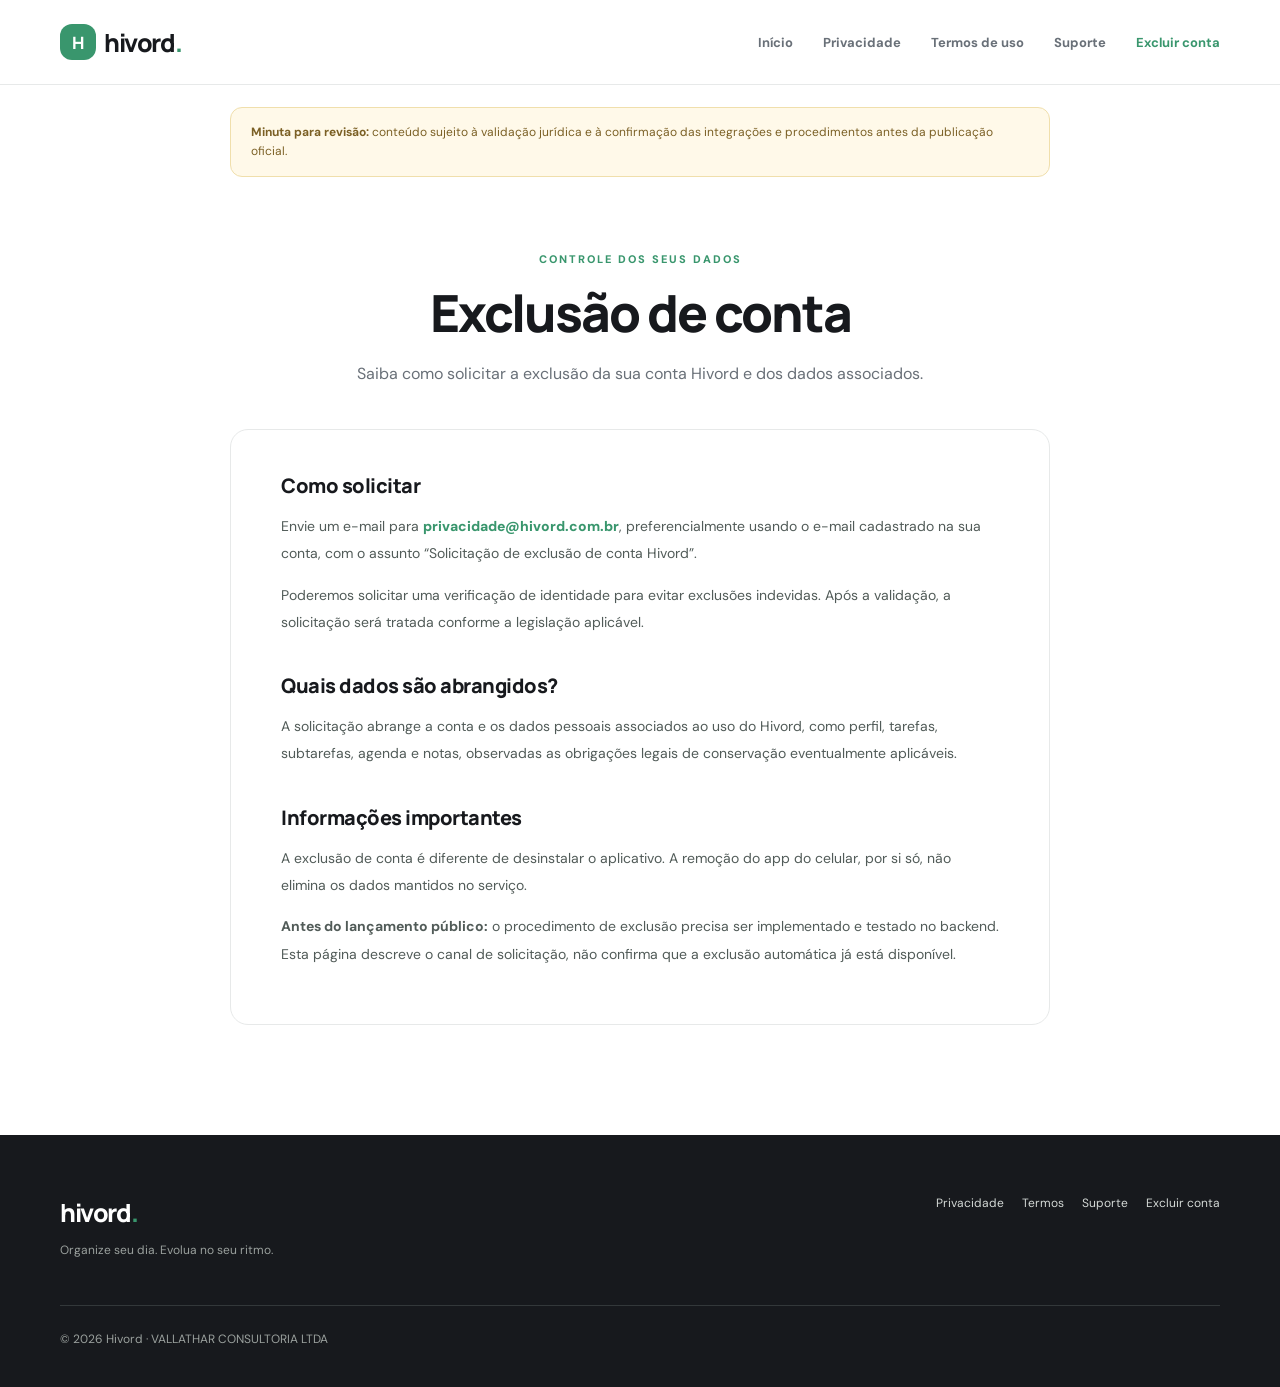
==== excluir-conta.html @ b0354f8f "Add files via upload" ====
<!doctype html><html lang="pt-BR"><head><meta charset="utf-8"><meta name="viewport" content="width=device-width,initial-scale=1"><meta name="theme-color" content="#17191d"><meta name="description" content="Hivord: organize tarefas, agenda e notas em um só lugar."><title>Excluir conta | Hivord</title><link rel="stylesheet" href="style.css"></head><body><header class="topbar"><div class="wrap header"><a class="brand" href="index.html"><span class="brand-mark">H</span> hivord<span class="brand-dot">.</span></a><button class="menu" aria-expanded="false" aria-controls="navigation" aria-label="Abrir menu" onclick="let n=document.getElementById('navigation');let open=n.classList.toggle('open');this.setAttribute('aria-expanded',open)">☰</button><nav id="navigation"><a class="" href="index.html">Início</a><a class="" href="privacidade.html">Privacidade</a><a class="" href="termos.html">Termos de uso</a><a class="" href="suporte.html">Suporte</a><a class="active" href="excluir-conta.html">Excluir conta</a></nav></div></header><main class="wrap"><div class="notice"><strong>Minuta para revisão:</strong> conteúdo sujeito à validação jurídica e à confirmação das integrações e procedimentos antes da publicação oficial.</div><section class="document-heading"><div class="eyebrow">CONTROLE DOS SEUS DADOS</div><h1>Exclusão de conta</h1><p>Saiba como solicitar a exclusão da sua conta Hivord e dos dados associados.</p></section><article class="legal"><h2>Como solicitar</h2><p>Envie um e-mail para <a href="mailto:privacidade@hivord.com.br?subject=Solicita%C3%A7%C3%A3o%20de%20exclus%C3%A3o%20de%20conta%20Hivord">privacidade@hivord.com.br</a>, preferencialmente usando o e-mail cadastrado na sua conta, com o assunto “Solicitação de exclusão de conta Hivord”.</p><p>Poderemos solicitar uma verificação de identidade para evitar exclusões indevidas. Após a validação, a solicitação será tratada conforme a legislação aplicável.</p><h2>Quais dados são abrangidos?</h2><p>A solicitação abrange a conta e os dados pessoais associados ao uso do Hivord, como perfil, tarefas, subtarefas, agenda e notas, observadas as obrigações legais de conservação eventualmente aplicáveis.</p><h2>Informações importantes</h2><p>A exclusão de conta é diferente de desinstalar o aplicativo. A remoção do app do celular, por si só, não elimina os dados mantidos no serviço.</p><p><strong>Antes do lançamento público:</strong> o procedimento de exclusão precisa ser implementado e testado no backend. Esta página descreve o canal de solicitação, não confirma que a exclusão automática já está disponível.</p></article></main><footer><div class="wrap footer"><div><a class="brand" href="index.html">hivord<span class="brand-dot">.</span></a><p>Organize seu dia. Evolua no seu ritmo.</p></div><div class="footer-links"><a href="privacidade.html">Privacidade</a><a href="termos.html">Termos</a><a href="suporte.html">Suporte</a><a href="excluir-conta.html">Excluir conta</a></div><small>© 2026 Hivord · VALLATHAR CONSULTORIA LTDA</small></div></footer></body></html>
---- style.css ----
@import url('https://fonts.googleapis.com/css2?family=DM+Sans:wght@400;500;600;700;800&family=Manrope:wght@400;500;600;700;800&display=swap');:root{--ink:#17191d;--muted:#697078;--green:#39966d;--line:#e7e9e9;--bg:#f8faf9}*{box-sizing:border-box}html{scroll-behavior:smooth}body{margin:0;color:var(--ink);background:#fff;font-family:'DM Sans',sans-serif}a{color:inherit;text-decoration:none}.wrap{width:min(1160px,calc(100% - 44px));margin:auto}.topbar{border-bottom:1px solid var(--line);background:rgba(255,255,255,.96);position:sticky;top:0;z-index:20}.header{display:flex;align-items:center;justify-content:space-between;min-height:84px}.brand{font-family:Manrope,sans-serif;font-size:25px;font-weight:800;letter-spacing:-1.5px;display:inline-flex;align-items:center;gap:8px}.brand-mark{display:inline-grid;place-items:center;background:var(--green);color:white;border-radius:12px;font-size:17px;width:36px;height:36px;letter-spacing:0}.brand-dot{color:var(--green);margin-left:-7px}.header nav{display:flex;align-items:center;gap:30px}.header nav a{font-size:13px;font-weight:700;color:#697078;transition:.2s}.header nav a:hover,.header nav a.active{color:var(--green)}.menu{display:none;border:0;background:#f1f5f3;border-radius:10px;padding:10px 13px;font-size:20px}.hero{display:grid;grid-template-columns:1.03fr .97fr;align-items:center;gap:72px;padding:112px 0 120px}.eyebrow{font-size:11px;letter-spacing:2px;color:var(--green);font-weight:800;text-transform:uppercase}.status{display:inline-block;width:8px;height:8px;background:var(--green);border-radius:100%;margin-right:8px}.hero h1{font-family:Manrope,sans-serif;font-size:clamp(42px,4.5vw,66px);letter-spacing:-3.4px;line-height:1.15;margin:25px 0}.hero h1 em{font-style:normal;color:var(--green)}.lead{font-size:17px;line-height:1.8;color:var(--muted);max-width:500px}.actions{display:flex;gap:12px;flex-wrap:wrap;margin-top:33px}.btn{display:inline-flex;align-items:center;justify-content:center;gap:24px;border-radius:12px;padding:16px 22px;font-size:13px;font-weight:800}.primary{background:var(--green);color:white}.secondary{background:#eff4f1;color:#265c46}.light{background:white;color:#1d4c38}.micro{font-size:12px;color:#8b9195;margin-top:18px}.preview{background:#fff;border:1px solid #e6ebe7;border-radius:22px;box-shadow:0 28px 85px #1b3c2b1a;overflow:hidden;transform:rotate(1deg)}.preview-top{height:47px;background:#f5f8f6;border-bottom:1px solid #e8eee9;display:flex;align-items:center;justify-content:space-between;padding:0 20px;font-size:10px;color:#9da9a0;letter-spacing:1.4px}.preview-content{padding:36px}.preview-label{font-size:10px;font-weight:800;color:var(--green);letter-spacing:1px}.preview h3{font-size:25px;letter-spacing:-.8px;margin:10px 0 25px}.stat-grid{display:grid;grid-template-columns:1fr 1fr;gap:12px;margin-bottom:22px}.stat-grid>div{background:#f5f8f6;border:1px solid #edf1ee;border-radius:14px;padding:19px;display:flex;flex-direction:column;gap:7px}.stat-grid small,.stat-grid span{color:#7d8981;font-size:11px}.stat-grid strong{font-size:30px;letter-spacing:-1px}.task{display:flex;align-items:center;gap:12px;padding:16px 0;border-bottom:1px solid #eff1ef}.task b{font-size:12px}.task small{display:block;color:#89918b;margin-top:4px;font-size:10px}.check,.empty-check{width:25px;height:25px;display:grid;place-items:center;border-radius:50%;background:#d9f0e2;color:var(--green);font-weight:800;flex-shrink:0}.empty-check{background:#f1f3f2;border:2px solid #dce2de}.time{margin-left:auto;color:#929a95;font-size:11px}.mock-caption{text-align:center;padding:11px;color:#929a95;font-size:10px;background:#f8faf8}.section{padding:75px 0 110px;border-top:1px solid var(--line)}.section-heading{text-align:center;max-width:650px;margin:0 auto 48px}.section h2,.cta h2{font-family:Manrope,sans-serif;font-size:clamp(31px,3.5vw,46px);letter-spacing:-1.8px;line-height:1.2;margin:16px 0}.section-heading p,.feature p,.cta p{color:var(--muted);line-height:1.75}.features{display:grid;grid-template-columns:repeat(4,1fr);gap:17px}.feature{padding:27px 24px;border:1px solid var(--line);border-radius:17px;background:#fff}.symbol{display:grid;place-items:center;background:#eaf5ee;color:var(--green);width:42px;height:42px;border-radius:12px;font-size:23px;font-weight:800}.feature h3{font-size:17px;margin:22px 0 9px}.feature p{font-size:13px;margin:0}.cta{background:#226447;color:white;border-radius:22px;padding:55px;display:flex;justify-content:space-between;align-items:center;gap:40px;margin:0 0 105px}.cta .eyebrow{color:#b5e3ca}.cta h2{max-width:610px}.cta p{color:#c5e2d2}footer{background:#17191d;color:#fff;padding:60px 0 40px}.footer{display:grid;grid-template-columns:1fr 1fr;gap:35px}.footer p,footer small{font-size:12px;color:#9aa09d}.footer-links{display:flex;flex-wrap:wrap;gap:18px;justify-content:flex-end;font-size:12px;color:#d4d9d6}.footer small{grid-column:1/-1;border-top:1px solid #33383a;padding-top:25px}.document-heading{text-align:center;max-width:760px;margin:75px auto 42px}.document-heading h1{font:800 clamp(34px,4vw,52px)/1.2 Manrope,sans-serif;letter-spacing:-2px;margin:16px 0}.document-heading p{color:var(--muted);line-height:1.7}.legal{max-width:820px;margin:0 auto 110px;border:1px solid var(--line);padding:42px 50px;border-radius:18px}.legal h2{font:800 20px Manrope,sans-serif;letter-spacing:-.5px;margin:36px 0 12px}.legal h2:first-child{margin-top:0}.legal p{font-size:14px;color:#515b58;line-height:1.95}.legal a,.contact-card a{color:var(--green);font-weight:800;overflow-wrap:anywhere}.notice{background:#fff9e9;border:1px solid #f0dfac;color:#7b6025;border-radius:12px;padding:15px 20px;margin:22px auto 0;max-width:820px;font-size:12px;line-height:1.6}.contact-grid{display:grid;grid-template-columns:repeat(3,1fr);gap:18px;margin:20px 0 110px}.contact-card{border:1px solid var(--line);border-radius:18px;padding:28px;min-width:0}.contact-card h2{font-size:19px;margin:23px 0 10px}.contact-card p{font-size:13px;line-height:1.7;color:var(--muted);min-height:70px}.contact-card a{font-size:13px}@media(max-width:850px){.header{min-height:70px}.menu{display:block}.header nav{display:none;position:absolute;left:0;right:0;top:70px;background:white;border-bottom:1px solid var(--line);padding:20px 24px;flex-direction:column;align-items:flex-start;gap:22px}.header nav.open{display:flex}.hero{grid-template-columns:1fr;gap:50px;padding:65px 0}.hero h1{letter-spacing:-2px}.features{grid-template-columns:repeat(2,1fr)}.contact-grid{grid-template-columns:1fr}.contact-card p{min-height:0}.cta{padding:35px;flex-direction:column;align-items:flex-start}.legal{padding:25px}.footer{grid-template-columns:1fr}.footer-links{justify-content:flex-start}}@media(max-width:520px){.wrap{width:min(100% - 32px,1160px)}.features{grid-template-columns:1fr}.preview-content{padding:22px}.hero h1{font-size:42px}.cta{margin-bottom:60px}}
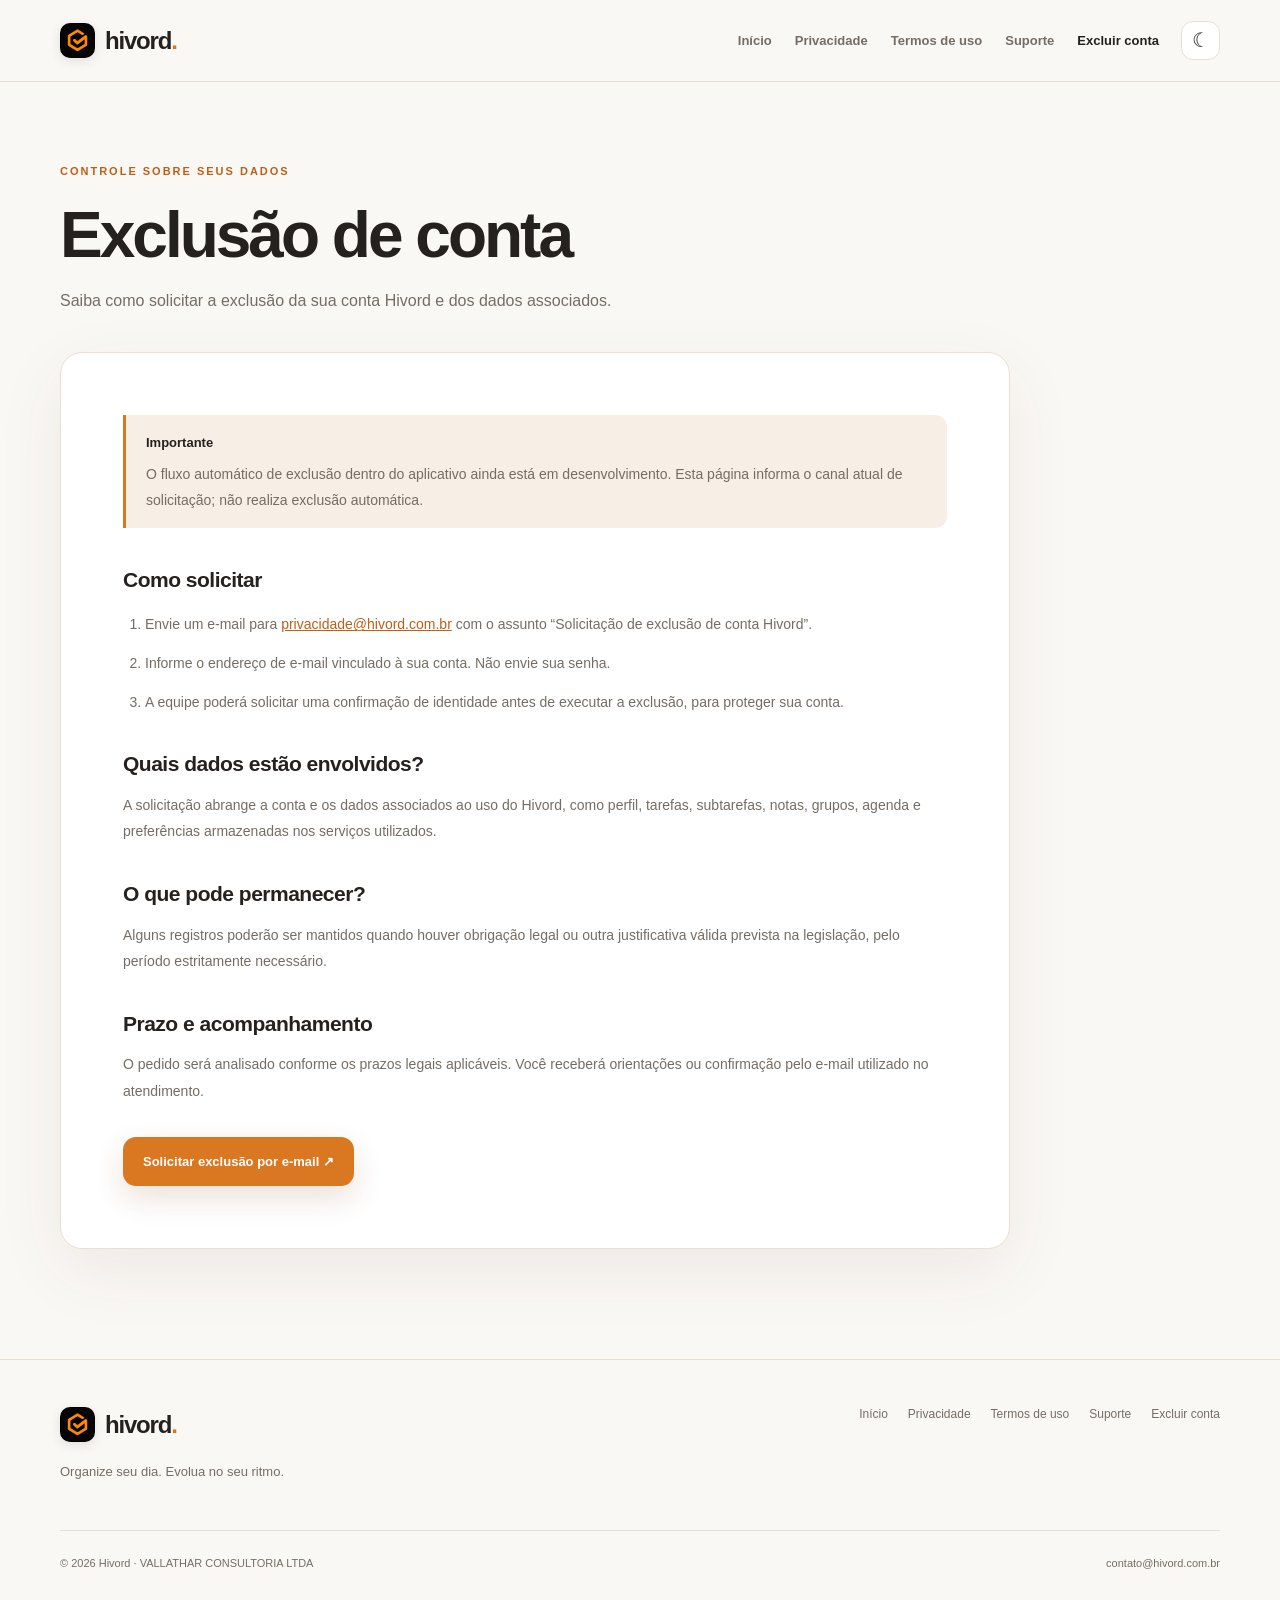
==== commit 76df1041: "Add files via upload" ====
--- a/excluir-conta.html
+++ b/excluir-conta.html
@@ -1 +1,23 @@
-<!doctype html><html lang="pt-BR"><head><meta charset="utf-8"><meta name="viewport" content="width=device-width,initial-scale=1"><meta name="theme-color" content="#17191d"><meta name="description" content="Hivord: organize tarefas, agenda e notas em um só lugar."><title>Excluir conta | Hivord</title><link rel="stylesheet" href="style.css"></head><body><header class="topbar"><div class="wrap header"><a class="brand" href="index.html"><span class="brand-mark">H</span> hivord<span class="brand-dot">.</span></a><button class="menu" aria-expanded="false" aria-controls="navigation" aria-label="Abrir menu" onclick="let n=document.getElementById('navigation');let open=n.classList.toggle('open');this.setAttribute('aria-expanded',open)">☰</button><nav id="navigation"><a class="" href="index.html">Início</a><a class="" href="privacidade.html">Privacidade</a><a class="" href="termos.html">Termos de uso</a><a class="" href="suporte.html">Suporte</a><a class="active" href="excluir-conta.html">Excluir conta</a></nav></div></header><main class="wrap"><div class="notice"><strong>Minuta para revisão:</strong> conteúdo sujeito à validação jurídica e à confirmação das integrações e procedimentos antes da publicação oficial.</div><section class="document-heading"><div class="eyebrow">CONTROLE DOS SEUS DADOS</div><h1>Exclusão de conta</h1><p>Saiba como solicitar a exclusão da sua conta Hivord e dos dados associados.</p></section><article class="legal"><h2>Como solicitar</h2><p>Envie um e-mail para <a href="mailto:privacidade@hivord.com.br?subject=Solicita%C3%A7%C3%A3o%20de%20exclus%C3%A3o%20de%20conta%20Hivord">privacidade@hivord.com.br</a>, preferencialmente usando o e-mail cadastrado na sua conta, com o assunto “Solicitação de exclusão de conta Hivord”.</p><p>Poderemos solicitar uma verificação de identidade para evitar exclusões indevidas. Após a validação, a solicitação será tratada conforme a legislação aplicável.</p><h2>Quais dados são abrangidos?</h2><p>A solicitação abrange a conta e os dados pessoais associados ao uso do Hivord, como perfil, tarefas, subtarefas, agenda e notas, observadas as obrigações legais de conservação eventualmente aplicáveis.</p><h2>Informações importantes</h2><p>A exclusão de conta é diferente de desinstalar o aplicativo. A remoção do app do celular, por si só, não elimina os dados mantidos no serviço.</p><p><strong>Antes do lançamento público:</strong> o procedimento de exclusão precisa ser implementado e testado no backend. Esta página descreve o canal de solicitação, não confirma que a exclusão automática já está disponível.</p></article></main><footer><div class="wrap footer"><div><a class="brand" href="index.html">hivord<span class="brand-dot">.</span></a><p>Organize seu dia. Evolua no seu ritmo.</p></div><div class="footer-links"><a href="privacidade.html">Privacidade</a><a href="termos.html">Termos</a><a href="suporte.html">Suporte</a><a href="excluir-conta.html">Excluir conta</a></div><small>© 2026 Hivord · VALLATHAR CONSULTORIA LTDA</small></div></footer></body></html>+<!doctype html>
+<html lang="pt-BR" data-theme="light">
+<head><meta charset="utf-8"><meta name="viewport" content="width=device-width,initial-scale=1">
+<meta name="description" content="Solicite a exclusão de sua conta e dados do Hivord."><meta name="theme-color" content="#faf8f5">
+<title>Exclusão de Conta | Hivord</title>
+<link rel="icon" href="favicon.png" type="image/png"><link rel="stylesheet" href="style.css">
+<script>try{document.documentElement.dataset.theme=localStorage.getItem('hivord-theme')||((window.matchMedia&&matchMedia('(prefers-color-scheme: dark)').matches)?'dark':'light')}catch(e){}</script>
+<script defer src="site.js"></script></head>
+<body><header class="topbar"><div class="container top-inner">
+<a href="index.html" class="brand" aria-label="Hivord, início"><img class="brand-logo" src="logo-hivord.webp" alt="" width="35" height="35"><span>hivord<span class="brand-period">.</span></span></a>
+<div class="header-right"><nav id="nav" aria-label="Navegação principal"><a href="index.html" class="">Início</a><a href="privacidade.html" class="">Privacidade</a><a href="termos.html" class="">Termos de uso</a><a href="suporte.html" class="">Suporte</a><a href="excluir-conta.html" class="active">Excluir conta</a></nav>
+<button id="theme-toggle" class="icon-button" aria-label="Ativar modo escuro" title="Alternar modo claro/escuro"><span class="theme-symbol" aria-hidden="true">☾</span></button>
+<button id="menu-toggle" class="icon-button menu-button" aria-expanded="false" aria-controls="nav" aria-label="Abrir menu">☰</button></div>
+</div></header><main><div class="container page-shell"><div class="page-heading"><span class="overline">CONTROLE SOBRE SEUS DADOS</span><h1>Exclusão de conta</h1><p>Saiba como solicitar a exclusão da sua conta Hivord e dos dados associados.</p></div>
+<div class="document deletion"><div class="document-note"><strong>Importante</strong><p>O fluxo automático de exclusão dentro do aplicativo ainda está em desenvolvimento. Esta página informa o canal atual de solicitação; não realiza exclusão automática.</p></div>
+<h2>Como solicitar</h2><ol class="steps"><li>Envie um e-mail para <a href="mailto:privacidade@hivord.com.br?subject=Solicita%C3%A7%C3%A3o%20de%20exclus%C3%A3o%20de%20conta%20Hivord">privacidade@hivord.com.br</a> com o assunto “Solicitação de exclusão de conta Hivord”.</li>
+<li>Informe o endereço de e-mail vinculado à sua conta. Não envie sua senha.</li><li>A equipe poderá solicitar uma confirmação de identidade antes de executar a exclusão, para proteger sua conta.</li></ol>
+<h2>Quais dados estão envolvidos?</h2><p>A solicitação abrange a conta e os dados associados ao uso do Hivord, como perfil, tarefas, subtarefas, notas, grupos, agenda e preferências armazenadas nos serviços utilizados.</p>
+<h2>O que pode permanecer?</h2><p>Alguns registros poderão ser mantidos quando houver obrigação legal ou outra justificativa válida prevista na legislação, pelo período estritamente necessário.</p>
+<h2>Prazo e acompanhamento</h2><p>O pedido será analisado conforme os prazos legais aplicáveis. Você receberá orientações ou confirmação pelo e-mail utilizado no atendimento.</p>
+<a class="button primary" href="mailto:privacidade@hivord.com.br?subject=Solicita%C3%A7%C3%A3o%20de%20exclus%C3%A3o%20de%20conta%20Hivord">Solicitar exclusão por e-mail ↗</a></div></div></main>
+<footer><div class="container footer-grid"><div><a href="index.html" class="brand"><img class="brand-logo" src="logo-hivord.webp" alt="" width="35" height="35"><span>hivord<span class="brand-period">.</span></span></a><p>Organize seu dia. Evolua no seu ritmo.</p></div><div class="footer-nav"><a href="index.html" class="">Início</a><a href="privacidade.html" class="">Privacidade</a><a href="termos.html" class="">Termos de uso</a><a href="suporte.html" class="">Suporte</a><a href="excluir-conta.html" class="active">Excluir conta</a></div><div class="footer-bottom"><span>© 2026 Hivord · VALLATHAR CONSULTORIA LTDA</span><span><a href="mailto:contato@hivord.com.br">contato@hivord.com.br</a></span></div></div></footer>
+</body></html>
--- a/style.css
+++ b/style.css
@@ -1 +1,17 @@
-@import url('https://fonts.googleapis.com/css2?family=DM+Sans:wght@400;500;600;700;800&family=Manrope:wght@400;500;600;700;800&display=swap');:root{--ink:#17191d;--muted:#697078;--green:#39966d;--line:#e7e9e9;--bg:#f8faf9}*{box-sizing:border-box}html{scroll-behavior:smooth}body{margin:0;color:var(--ink);background:#fff;font-family:'DM Sans',sans-serif}a{color:inherit;text-decoration:none}.wrap{width:min(1160px,calc(100% - 44px));margin:auto}.topbar{border-bottom:1px solid var(--line);background:rgba(255,255,255,.96);position:sticky;top:0;z-index:20}.header{display:flex;align-items:center;justify-content:space-between;min-height:84px}.brand{font-family:Manrope,sans-serif;font-size:25px;font-weight:800;letter-spacing:-1.5px;display:inline-flex;align-items:center;gap:8px}.brand-mark{display:inline-grid;place-items:center;background:var(--green);color:white;border-radius:12px;font-size:17px;width:36px;height:36px;letter-spacing:0}.brand-dot{color:var(--green);margin-left:-7px}.header nav{display:flex;align-items:center;gap:30px}.header nav a{font-size:13px;font-weight:700;color:#697078;transition:.2s}.header nav a:hover,.header nav a.active{color:var(--green)}.menu{display:none;border:0;background:#f1f5f3;border-radius:10px;padding:10px 13px;font-size:20px}.hero{display:grid;grid-template-columns:1.03fr .97fr;align-items:center;gap:72px;padding:112px 0 120px}.eyebrow{font-size:11px;letter-spacing:2px;color:var(--green);font-weight:800;text-transform:uppercase}.status{display:inline-block;width:8px;height:8px;background:var(--green);border-radius:100%;margin-right:8px}.hero h1{font-family:Manrope,sans-serif;font-size:clamp(42px,4.5vw,66px);letter-spacing:-3.4px;line-height:1.15;margin:25px 0}.hero h1 em{font-style:normal;color:var(--green)}.lead{font-size:17px;line-height:1.8;color:var(--muted);max-width:500px}.actions{display:flex;gap:12px;flex-wrap:wrap;margin-top:33px}.btn{display:inline-flex;align-items:center;justify-content:center;gap:24px;border-radius:12px;padding:16px 22px;font-size:13px;font-weight:800}.primary{background:var(--green);color:white}.secondary{background:#eff4f1;color:#265c46}.light{background:white;color:#1d4c38}.micro{font-size:12px;color:#8b9195;margin-top:18px}.preview{background:#fff;border:1px solid #e6ebe7;border-radius:22px;box-shadow:0 28px 85px #1b3c2b1a;overflow:hidden;transform:rotate(1deg)}.preview-top{height:47px;background:#f5f8f6;border-bottom:1px solid #e8eee9;display:flex;align-items:center;justify-content:space-between;padding:0 20px;font-size:10px;color:#9da9a0;letter-spacing:1.4px}.preview-content{padding:36px}.preview-label{font-size:10px;font-weight:800;color:var(--green);letter-spacing:1px}.preview h3{font-size:25px;letter-spacing:-.8px;margin:10px 0 25px}.stat-grid{display:grid;grid-template-columns:1fr 1fr;gap:12px;margin-bottom:22px}.stat-grid>div{background:#f5f8f6;border:1px solid #edf1ee;border-radius:14px;padding:19px;display:flex;flex-direction:column;gap:7px}.stat-grid small,.stat-grid span{color:#7d8981;font-size:11px}.stat-grid strong{font-size:30px;letter-spacing:-1px}.task{display:flex;align-items:center;gap:12px;padding:16px 0;border-bottom:1px solid #eff1ef}.task b{font-size:12px}.task small{display:block;color:#89918b;margin-top:4px;font-size:10px}.check,.empty-check{width:25px;height:25px;display:grid;place-items:center;border-radius:50%;background:#d9f0e2;color:var(--green);font-weight:800;flex-shrink:0}.empty-check{background:#f1f3f2;border:2px solid #dce2de}.time{margin-left:auto;color:#929a95;font-size:11px}.mock-caption{text-align:center;padding:11px;color:#929a95;font-size:10px;background:#f8faf8}.section{padding:75px 0 110px;border-top:1px solid var(--line)}.section-heading{text-align:center;max-width:650px;margin:0 auto 48px}.section h2,.cta h2{font-family:Manrope,sans-serif;font-size:clamp(31px,3.5vw,46px);letter-spacing:-1.8px;line-height:1.2;margin:16px 0}.section-heading p,.feature p,.cta p{color:var(--muted);line-height:1.75}.features{display:grid;grid-template-columns:repeat(4,1fr);gap:17px}.feature{padding:27px 24px;border:1px solid var(--line);border-radius:17px;background:#fff}.symbol{display:grid;place-items:center;background:#eaf5ee;color:var(--green);width:42px;height:42px;border-radius:12px;font-size:23px;font-weight:800}.feature h3{font-size:17px;margin:22px 0 9px}.feature p{font-size:13px;margin:0}.cta{background:#226447;color:white;border-radius:22px;padding:55px;display:flex;justify-content:space-between;align-items:center;gap:40px;margin:0 0 105px}.cta .eyebrow{color:#b5e3ca}.cta h2{max-width:610px}.cta p{color:#c5e2d2}footer{background:#17191d;color:#fff;padding:60px 0 40px}.footer{display:grid;grid-template-columns:1fr 1fr;gap:35px}.footer p,footer small{font-size:12px;color:#9aa09d}.footer-links{display:flex;flex-wrap:wrap;gap:18px;justify-content:flex-end;font-size:12px;color:#d4d9d6}.footer small{grid-column:1/-1;border-top:1px solid #33383a;padding-top:25px}.document-heading{text-align:center;max-width:760px;margin:75px auto 42px}.document-heading h1{font:800 clamp(34px,4vw,52px)/1.2 Manrope,sans-serif;letter-spacing:-2px;margin:16px 0}.document-heading p{color:var(--muted);line-height:1.7}.legal{max-width:820px;margin:0 auto 110px;border:1px solid var(--line);padding:42px 50px;border-radius:18px}.legal h2{font:800 20px Manrope,sans-serif;letter-spacing:-.5px;margin:36px 0 12px}.legal h2:first-child{margin-top:0}.legal p{font-size:14px;color:#515b58;line-height:1.95}.legal a,.contact-card a{color:var(--green);font-weight:800;overflow-wrap:anywhere}.notice{background:#fff9e9;border:1px solid #f0dfac;color:#7b6025;border-radius:12px;padding:15px 20px;margin:22px auto 0;max-width:820px;font-size:12px;line-height:1.6}.contact-grid{display:grid;grid-template-columns:repeat(3,1fr);gap:18px;margin:20px 0 110px}.contact-card{border:1px solid var(--line);border-radius:18px;padding:28px;min-width:0}.contact-card h2{font-size:19px;margin:23px 0 10px}.contact-card p{font-size:13px;line-height:1.7;color:var(--muted);min-height:70px}.contact-card a{font-size:13px}@media(max-width:850px){.header{min-height:70px}.menu{display:block}.header nav{display:none;position:absolute;left:0;right:0;top:70px;background:white;border-bottom:1px solid var(--line);padding:20px 24px;flex-direction:column;align-items:flex-start;gap:22px}.header nav.open{display:flex}.hero{grid-template-columns:1fr;gap:50px;padding:65px 0}.hero h1{letter-spacing:-2px}.features{grid-template-columns:repeat(2,1fr)}.contact-grid{grid-template-columns:1fr}.contact-card p{min-height:0}.cta{padding:35px;flex-direction:column;align-items:flex-start}.legal{padding:25px}.footer{grid-template-columns:1fr}.footer-links{justify-content:flex-start}}@media(max-width:520px){.wrap{width:min(100% - 32px,1160px)}.features{grid-template-columns:1fr}.preview-content{padding:22px}.hero h1{font-size:42px}.cta{margin-bottom:60px}}+
+:root{color-scheme:light;--bg:#faf8f5;--surface:#fff;--surface2:#f7eee5;--text:#25211e;--muted:#756d65;--line:#eadfd3;--navy:#25211e;--accent:#bd5f17;--accent2:#e8a166;--shadow:0 22px 70px rgba(66,39,17,.07)}
+html[data-theme=dark]{color-scheme:dark;--bg:#141311;--surface:#211f1c;--surface2:#2b251f;--text:#f6f0e9;--muted:#b5a99d;--line:#3b342c;--navy:#f6f0e9;--accent:#f5a45c;--accent2:#c36c2a;--shadow:0 25px 80px rgba(0,0,0,.28)}
+*{box-sizing:border-box}html{scroll-behavior:smooth}body{margin:0;background:var(--bg);color:var(--text);font-family:Inter,-apple-system,BlinkMacSystemFont,"Segoe UI",sans-serif;line-height:1.65;transition:background .25s,color .25s}a{color:inherit}button{font:inherit}.container{width:min(1160px,calc(100% - 48px));margin:auto}.topbar{height:82px;position:sticky;top:0;z-index:20;background:color-mix(in srgb,var(--bg) 90%,transparent);backdrop-filter:blur(20px);border-bottom:1px solid var(--line)}.top-inner{display:flex;align-items:center;justify-content:space-between;height:100%}.brand{display:inline-flex;gap:10px;align-items:center;text-decoration:none;font-size:24px;letter-spacing:-1.2px;font-weight:800}.brand-logo{width:35px;height:35px;object-fit:cover;border-radius:10px;display:block}.brand-period{color:#d97820}.header-right{display:flex;align-items:center;gap:22px}nav{display:flex;gap:23px;align-items:center}nav a{text-decoration:none;font-size:13px;font-weight:600;color:var(--muted);transition:color .2s}nav a:hover,nav a.active{color:var(--text)}.icon-button{width:39px;height:39px;display:grid;place-items:center;border:1px solid var(--line);background:var(--surface);color:var(--text);border-radius:12px;cursor:pointer;font-size:20px;transition:transform .2s}.icon-button:hover{transform:translateY(-2px)}.menu-button{display:none}
+.hero{display:grid;grid-template-columns:1.08fr .92fr;gap:55px;align-items:center;min-height:680px;padding:76px 0 80px}.eyebrow,.overline{font-size:11px;letter-spacing:2px;font-weight:800;color:var(--accent);text-transform:uppercase}.eyebrow{display:inline-flex;align-items:center;gap:10px}.dot,.tiny-dot{width:7px;height:7px;background:#e58b3c;display:inline-block;border-radius:50%;box-shadow:0 0 0 5px rgba(217,120,32,.13)}h1,h2,h3,p{margin-top:0}.hero h1{font-size:clamp(56px,6.5vw,94px);line-height:1.06;letter-spacing:-5px;margin:27px 0 24px;font-weight:780}.gradient-text{background:linear-gradient(115deg,#a94f0f,#ed9a48);-webkit-background-clip:text;background-clip:text;color:transparent}html[data-theme=dark] .gradient-text{background:linear-gradient(115deg,#ffe6ca,#e78939);-webkit-background-clip:text;background-clip:text}.lead{font-size:18px;line-height:1.85;color:var(--muted);max-width:510px}.hero-actions{display:flex;gap:12px;flex-wrap:wrap;margin-top:33px}.button{display:inline-flex;gap:22px;align-items:center;justify-content:center;padding:14px 20px;border-radius:13px;text-decoration:none;font-size:13px;font-weight:750;transition:transform .2s,box-shadow .2s}.button:hover{transform:translateY(-2px)}.button.primary{background:#d97820;color:#fff;box-shadow:0 12px 30px rgba(130,67,16,.16)}.button.ghost{border:1px solid var(--line);background:var(--surface)}.release-note{margin-top:28px;display:flex;align-items:center;gap:12px;font-size:12px;color:var(--muted)}.tiny-dot{box-shadow:none;width:6px;height:6px}
+.hero-visual{min-height:540px;position:relative;display:flex;align-items:center;justify-content:center}.halo{position:absolute;inset:5% 0;background:radial-gradient(circle at 50% 50%,rgba(225,124,37,.19),transparent 62%)}.phone{position:relative;z-index:1;width:280px;height:552px;background:#181512;border:8px solid #3b3026;border-radius:43px;padding:7px;box-shadow:0 40px 95px rgba(31,19,9,.32),inset 0 0 0 2px #6d5340;transform:rotate(4deg)}.phone-notch{position:absolute;width:95px;height:20px;background:#181512;top:9px;left:calc(50% - 47px);z-index:2;border-radius:0 0 15px 15px}.phone-ui{height:100%;border-radius:29px;background:#faf8f5;color:#30271f;padding:18px 17px 13px;overflow:hidden}.phone-top{font-size:10px;font-weight:700;display:flex;justify-content:space-between}.phone-greeting{margin-top:29px;font-size:10px;letter-spacing:1.5px;font-weight:800;color:#b97639}.phone-greeting span{color:#d89d67}.phone-title{font-size:25px;line-height:1.15;font-weight:800;letter-spacing:-1px;margin-top:7px}.phone-caption{font-size:11px;color:#81766d;margin-top:21px}.progress-card{background:white;border:1px solid #f2e8df;border-radius:14px;padding:14px;margin-top:8px}.progress-head{display:flex;justify-content:space-between;font-size:10px;color:#64738b}.progress-head b{font-size:15px;color:#bd5f17}.progress-track{height:7px;background:#f2e8df;border-radius:9px;margin:12px 0}.progress-track i{display:block;width:75%;height:100%;background:#d97820;border-radius:9px}.progress-card small{font-size:9px;color:#8d8175}.phone-section{display:flex;justify-content:space-between;margin-top:24px;font-size:10px;font-weight:800;letter-spacing:1px}.phone-section span{color:#b97639;letter-spacing:0}.phone-task{display:flex;gap:8px;align-items:center;margin-top:10px;padding:10px 8px;background:white;border-radius:11px;border:1px solid #e9eef7}.phone-task .done,.phone-task .pending{display:grid;place-items:center;width:19px;height:19px;border-radius:50%;background:#d97820;color:white;font-size:10px;flex:none}.phone-task .pending{background:#f4ebe2;border:1px solid #e8d9c9}.phone-task div{flex:1;line-height:1.25}.phone-task b{font-size:10px;display:block}.phone-task small{font-size:8px;color:#8c97aa}.phone-task>span:last-child{font-size:9px;color:#97887a}.phone-bottom{display:flex;justify-content:space-around;font-size:18px;margin-top:17px;color:#d97820}.phone-bottom span{color:#b6a69a}.visual-note{position:absolute;right:2px;bottom:7px;font-size:11px;color:var(--muted)}
+.section{padding:75px 0 105px}.section-intro{max-width:610px}.section-intro h2,.bottom-links h2{font-size:clamp(35px,4vw,54px);line-height:1.15;letter-spacing:-2px;margin:17px 0}.section-intro p,.bottom-links p{color:var(--muted);font-size:16px}.features{display:grid;grid-template-columns:repeat(4,1fr);gap:16px;margin-top:38px}.feature{min-height:275px;background:var(--surface);border:1px solid var(--line);border-radius:19px;padding:26px;display:flex;flex-direction:column;box-shadow:var(--shadow);transition:transform .2s}.feature:hover{transform:translateY(-5px)}.feature-icon{display:grid;place-items:center;width:46px;height:46px;border-radius:13px;background:var(--surface2);font-size:25px;color:var(--accent)}.feature h3{font-size:20px;margin:24px 0 8px}.feature p{font-size:13px;color:var(--muted);line-height:1.75}.feature-index{margin-top:auto;font-size:10px;letter-spacing:1px;color:var(--muted)}
+.statement{position:relative;overflow:hidden;border-radius:28px;background:#24201c;color:#fff6ed;padding:65px 62px;display:flex;justify-content:space-between;gap:32px;align-items:end}.statement-light{position:absolute;right:-120px;top:-210px;width:520px;height:520px;border-radius:50%;background:radial-gradient(circle,rgba(239,136,49,.22),transparent 70%);pointer-events:none}.statement .overline{color:#f4a45f}.statement h2{font-size:clamp(32px,4vw,51px);line-height:1.15;letter-spacing:-2px;margin:17px 0}.statement h2 em{font-style:normal;color:#f4a45f}.statement p{color:#ddcbb9;margin:0}.button.light{background:#fff4e8;color:#35251b;flex:none}.bottom-links{padding:95px 0;display:grid;grid-template-columns:1fr 1fr;gap:80px}.bottom-links>div:last-child{display:grid;gap:0}.bottom-links a{padding:15px 0;display:flex;justify-content:space-between;border-bottom:1px solid var(--line);text-decoration:none;font-weight:650;font-size:14px}
+footer{border-top:1px solid var(--line);padding:45px 0}.footer-grid{display:grid;grid-template-columns:1fr 1fr;gap:35px}.footer-grid p{color:var(--muted);font-size:13px;margin-top:10px}.footer-nav{display:flex;gap:13px 20px;justify-content:flex-end;flex-wrap:wrap;align-content:start}.footer-nav a{font-size:12px;text-decoration:none;color:var(--muted)}.footer-bottom{grid-column:1/-1;border-top:1px solid var(--line);padding-top:23px;display:flex;justify-content:space-between;gap:20px;font-size:11px;color:var(--muted)}.footer-bottom a{text-decoration:none}
+.page-shell{padding:75px 0 110px;min-height:65vh}.page-heading{max-width:790px;margin-bottom:38px}.page-heading h1{font-size:clamp(44px,5vw,70px);letter-spacing:-3px;line-height:1.1;margin:17px 0}.page-heading p{color:var(--muted);font-size:16px}.document{background:var(--surface);border:1px solid var(--line);border-radius:22px;padding:clamp(24px,5vw,62px);box-shadow:var(--shadow);max-width:950px}.document-note{border-left:3px solid #d97820;padding:14px 20px;background:var(--surface2);border-radius:0 12px 12px 0;margin-bottom:35px}.document-note strong{font-size:13px}.document-note p{font-size:13px;color:var(--muted);margin:5px 0 0}.legal-copy h2,.document.deletion h2{font-size:21px;letter-spacing:-.5px;margin:32px 0 10px}.legal-copy p,.document.deletion p,.steps{font-size:14px;line-height:1.9;color:var(--muted)}.legal-copy a,.document.deletion a:not(.button){color:var(--accent);overflow-wrap:anywhere}.legal-copy p:first-child{font-weight:650}.contact-grid{display:grid;grid-template-columns:repeat(3,1fr);gap:17px}.contact-card{background:var(--surface);border:1px solid var(--line);border-radius:20px;padding:28px;min-height:280px;display:flex;flex-direction:column}.contact-icon{display:grid;place-items:center;background:var(--surface2);color:var(--accent);width:49px;height:49px;border-radius:14px;font-size:25px}.contact-card h2{font-size:20px;letter-spacing:-.5px;margin:22px 0 8px}.contact-card p{color:var(--muted);font-size:13px}.contact-card a{color:var(--accent);font-size:13px;font-weight:700;margin-top:auto;overflow-wrap:anywhere;text-decoration:none}.help-panel{border:1px solid var(--line);background:var(--surface2);padding:28px;border-radius:20px;margin-top:22px}.help-panel h2{font-size:19px}.help-panel p{font-size:14px;color:var(--muted);margin-bottom:0}.steps{padding-left:22px}.steps li{margin:12px 0}.deletion .button{margin-top:18px}
+@media(max-width:1000px){nav{gap:13px}.hero{gap:15px}.features{grid-template-columns:repeat(2,1fr)}.contact-grid{grid-template-columns:1fr}.contact-card{min-height:220px}.visual-note{right:0}}
+@media(max-width:760px){.container{width:min(100% - 36px,1160px)}.topbar{height:70px}.brand{font-size:22px}.header-right{gap:9px}.menu-button{display:grid}nav{display:none;position:absolute;top:69px;left:0;right:0;background:var(--surface);padding:18px;box-shadow:var(--shadow);border-bottom:1px solid var(--line);flex-direction:column;align-items:stretch;gap:0}nav.open{display:flex}nav a{padding:12px;font-size:14px}.hero{grid-template-columns:1fr;gap:12px;padding:60px 0 55px}.hero h1{font-size:clamp(52px,12vw,74px);letter-spacing:-3.5px}.lead{font-size:16px}.hero-visual{min-height:555px}.phone{transform:rotate(2deg)}.visual-note{right:10px}.section{padding:40px 0 75px}.features{grid-template-columns:1fr 1fr}.feature{min-height:255px}.statement{padding:40px 28px;display:block}.statement .button{margin-top:25px}.bottom-links{grid-template-columns:1fr;gap:20px;padding:65px 0}.footer-grid{grid-template-columns:1fr}.footer-nav{justify-content:flex-start}.footer-bottom{flex-direction:column;gap:8px}.page-shell{padding:54px 0 80px}.page-heading h1{letter-spacing:-2px}}
+@media(max-width:480px){.features{grid-template-columns:1fr}.feature{min-height:205px}.hero-actions{flex-direction:column;align-items:stretch}.hero-actions .button{justify-content:space-between}.phone{transform:none}.statement h2{letter-spacing:-1.2px}.document{padding:23px}.page-heading h1{font-size:43px}}
+@media(prefers-reduced-motion:reduce){html{scroll-behavior:auto}*,*:before,*:after{transition:none!important}}
+
+/* Ajustes da identidade oficial Hivord */
+.brand-period{color:#d97820}.button.primary{background:#d97820;color:#fff}.phone{border-color:#3b3026}.phone-ui{background:#faf8f5}.phone-task{border-color:#efe4d8}.phone-bottom{color:#d97820}.statement{background:#24201c}.statement .overline,.statement h2 em{color:#f4a45f}.statement .button.light{background:#fff2e2;color:#3a2719}.feature-icon{font-weight:700}.brand-logo{box-shadow:0 3px 12px rgba(0,0,0,.1)}
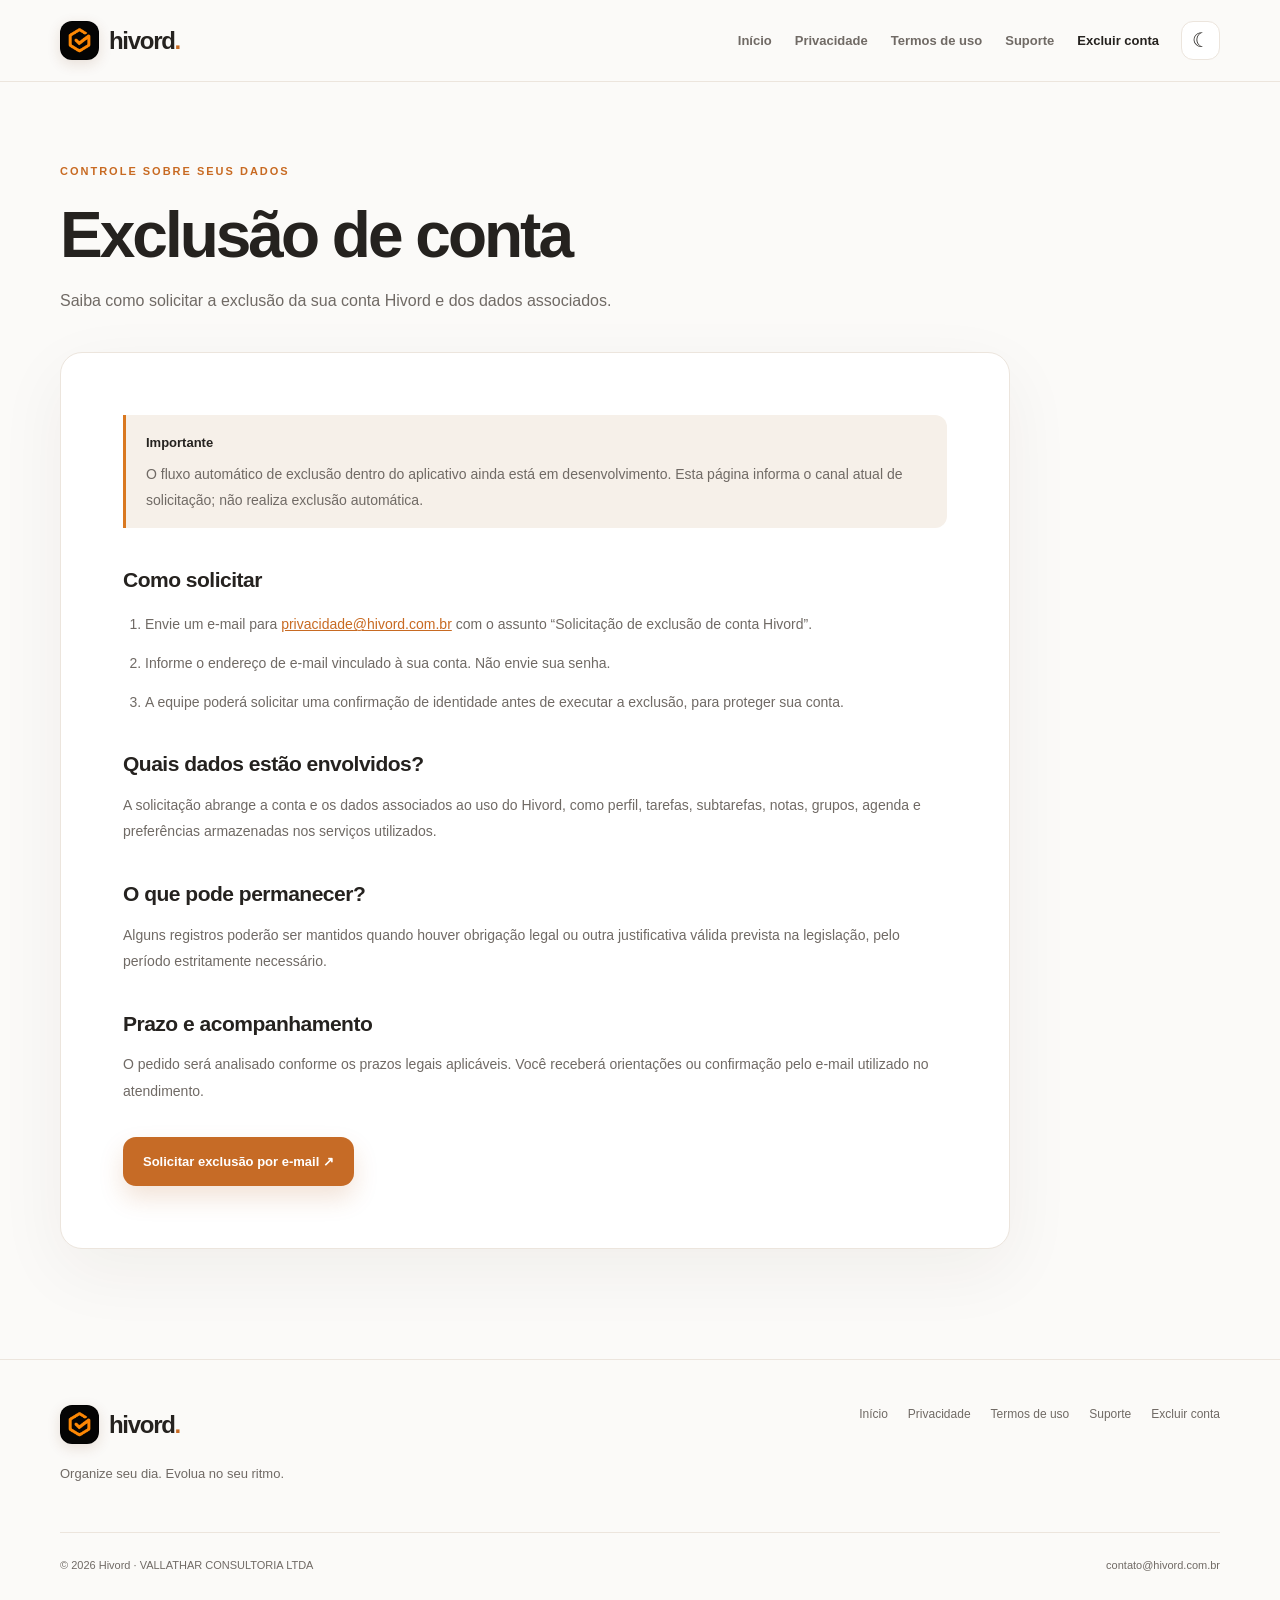
==== commit 4d9c4ef0: "Add files via upload" ====
--- a/excluir-conta.html
+++ b/excluir-conta.html
@@ -1,13 +1,43 @@
 <!doctype html>
 <html lang="pt-BR" data-theme="light">
 <head><meta charset="utf-8"><meta name="viewport" content="width=device-width,initial-scale=1">
-<meta name="description" content="Solicite a exclusão de sua conta e dados do Hivord."><meta name="theme-color" content="#faf8f5">
+<meta name="description" content="Solicite a exclusão de sua conta e dados do Hivord."><meta name="theme-color" content="#fbfaf8">
 <title>Exclusão de Conta | Hivord</title>
-<link rel="icon" href="favicon.png" type="image/png"><link rel="stylesheet" href="style.css">
+<link rel="icon" href="[data-uri]" type="image/png"><style>
+:root{color-scheme:light;--bg:#fbfaf8;--surface:#fff;--surface2:#f6f0e9;--text:#25221f;--muted:#706a65;--line:#ece5dd;--navy:#24201d;--accent:#c86a22;--accent2:#f3b273;--shadow:0 22px 70px rgba(62,38,20,.055)}
+html[data-theme=dark]{color-scheme:dark;--bg:#121212;--surface:#1d1d1d;--surface2:#29231f;--text:#f6f2ec;--muted:#b2a9a0;--line:#37312c;--navy:#f6f2ec;--accent:#f2a45f;--accent2:#d78035;--shadow:0 22px 70px rgba(0,0,0,.2)}
+*{box-sizing:border-box}html{scroll-behavior:smooth}body{margin:0;background:var(--bg);color:var(--text);font-family:Inter,-apple-system,BlinkMacSystemFont,"Segoe UI",sans-serif;line-height:1.65;transition:background .25s,color .25s}a{color:inherit}button{font:inherit}.container{width:min(1160px,calc(100% - 48px));margin:auto}.topbar{height:82px;position:sticky;top:0;z-index:20;background:color-mix(in srgb,var(--bg) 90%,transparent);backdrop-filter:blur(20px);border-bottom:1px solid var(--line)}.top-inner{display:flex;align-items:center;justify-content:space-between;height:100%}.brand{display:inline-flex;gap:10px;align-items:center;text-decoration:none;font-size:24px;letter-spacing:-1.2px;font-weight:800}.brand-logo{width:35px;height:35px;object-fit:cover;border-radius:10px;display:block}.brand-period{color:#d97820}.header-right{display:flex;align-items:center;gap:22px}nav{display:flex;gap:23px;align-items:center}nav a{text-decoration:none;font-size:13px;font-weight:600;color:var(--muted);transition:color .2s}nav a:hover,nav a.active{color:var(--text)}.icon-button{width:39px;height:39px;display:grid;place-items:center;border:1px solid var(--line);background:var(--surface);color:var(--text);border-radius:12px;cursor:pointer;font-size:20px;transition:transform .2s}.icon-button:hover{transform:translateY(-2px)}.menu-button{display:none}
+.hero{display:grid;grid-template-columns:1.08fr .92fr;gap:55px;align-items:center;min-height:680px;padding:76px 0 80px}.eyebrow,.overline{font-size:11px;letter-spacing:2px;font-weight:800;color:var(--accent);text-transform:uppercase}.eyebrow{display:inline-flex;align-items:center;gap:10px}.dot,.tiny-dot{width:7px;height:7px;background:#e58b3c;display:inline-block;border-radius:50%;box-shadow:0 0 0 5px rgba(217,120,32,.13)}h1,h2,h3,p{margin-top:0}.hero h1{font-size:clamp(56px,6.5vw,94px);line-height:1.06;letter-spacing:-5px;margin:27px 0 24px;font-weight:780}.gradient-text{background:linear-gradient(115deg,#a94f0f,#ed9a48);-webkit-background-clip:text;background-clip:text;color:transparent}html[data-theme=dark] .gradient-text{background:linear-gradient(115deg,#ffe6ca,#e78939);-webkit-background-clip:text;background-clip:text}.lead{font-size:18px;line-height:1.85;color:var(--muted);max-width:510px}.hero-actions{display:flex;gap:12px;flex-wrap:wrap;margin-top:33px}.button{display:inline-flex;gap:22px;align-items:center;justify-content:center;padding:14px 20px;border-radius:13px;text-decoration:none;font-size:13px;font-weight:750;transition:transform .2s,box-shadow .2s}.button:hover{transform:translateY(-2px)}.button.primary{background:#d97820;color:#fff;box-shadow:0 12px 30px rgba(130,67,16,.16)}.button.ghost{border:1px solid var(--line);background:var(--surface)}.release-note{margin-top:28px;display:flex;align-items:center;gap:12px;font-size:12px;color:var(--muted)}.tiny-dot{box-shadow:none;width:6px;height:6px}
+.hero-visual{min-height:540px;position:relative;display:flex;align-items:center;justify-content:center}.halo{position:absolute;inset:5% 0;background:radial-gradient(circle at 50% 50%,rgba(225,124,37,.19),transparent 62%)}.phone{position:relative;z-index:1;width:280px;height:552px;background:#181512;border:8px solid #3b3026;border-radius:43px;padding:7px;box-shadow:0 40px 95px rgba(31,19,9,.32),inset 0 0 0 2px #6d5340;transform:rotate(4deg)}.phone-notch{position:absolute;width:95px;height:20px;background:#181512;top:9px;left:calc(50% - 47px);z-index:2;border-radius:0 0 15px 15px}.phone-ui{height:100%;border-radius:29px;background:#faf8f5;color:#30271f;padding:18px 17px 13px;overflow:hidden}.phone-top{font-size:10px;font-weight:700;display:flex;justify-content:space-between}.phone-greeting{margin-top:29px;font-size:10px;letter-spacing:1.5px;font-weight:800;color:#b97639}.phone-greeting span{color:#d89d67}.phone-title{font-size:25px;line-height:1.15;font-weight:800;letter-spacing:-1px;margin-top:7px}.phone-caption{font-size:11px;color:#81766d;margin-top:21px}.progress-card{background:white;border:1px solid #f2e8df;border-radius:14px;padding:14px;margin-top:8px}.progress-head{display:flex;justify-content:space-between;font-size:10px;color:#88796d}.progress-head b{font-size:15px;color:#bd5f17}.progress-track{height:7px;background:#f2e8df;border-radius:9px;margin:12px 0}.progress-track i{display:block;width:75%;height:100%;background:#d97820;border-radius:9px}.progress-card small{font-size:9px;color:#8d8175}.phone-section{display:flex;justify-content:space-between;margin-top:24px;font-size:10px;font-weight:800;letter-spacing:1px}.phone-section span{color:#b97639;letter-spacing:0}.phone-task{display:flex;gap:8px;align-items:center;margin-top:10px;padding:10px 8px;background:white;border-radius:11px;border:1px solid #f0e7de}.phone-task .done,.phone-task .pending{display:grid;place-items:center;width:19px;height:19px;border-radius:50%;background:#d97820;color:white;font-size:10px;flex:none}.phone-task .pending{background:#f4ebe2;border:1px solid #e8d9c9}.phone-task div{flex:1;line-height:1.25}.phone-task b{font-size:10px;display:block}.phone-task small{font-size:8px;color:#958578}.phone-task>span:last-child{font-size:9px;color:#97887a}.phone-bottom{display:flex;justify-content:space-around;font-size:18px;margin-top:17px;color:#d97820}.phone-bottom span{color:#b6a69a}.visual-note{position:absolute;right:2px;bottom:7px;font-size:11px;color:var(--muted)}
+.section{padding:75px 0 105px}.section-intro{max-width:610px}.section-intro h2,.bottom-links h2{font-size:clamp(35px,4vw,54px);line-height:1.15;letter-spacing:-2px;margin:17px 0}.section-intro p,.bottom-links p{color:var(--muted);font-size:16px}.features{display:grid;grid-template-columns:repeat(4,1fr);gap:16px;margin-top:38px}.feature{min-height:275px;background:var(--surface);border:1px solid var(--line);border-radius:19px;padding:26px;display:flex;flex-direction:column;box-shadow:var(--shadow);transition:transform .2s}.feature:hover{transform:translateY(-5px)}.feature-icon{display:grid;place-items:center;width:46px;height:46px;border-radius:13px;background:var(--surface2);font-size:25px;color:var(--accent)}.feature h3{font-size:20px;margin:24px 0 8px}.feature p{font-size:13px;color:var(--muted);line-height:1.75}.feature-index{margin-top:auto;font-size:10px;letter-spacing:1px;color:var(--muted)}
+.statement{position:relative;overflow:hidden;border-radius:28px;background:#24201c;color:#fff6ed;padding:65px 62px;display:flex;justify-content:space-between;gap:32px;align-items:end}.statement-light{position:absolute;right:-120px;top:-210px;width:520px;height:520px;border-radius:50%;background:radial-gradient(circle,rgba(239,136,49,.22),transparent 70%);pointer-events:none}.statement .overline{color:#f4a45f}.statement h2{font-size:clamp(32px,4vw,51px);line-height:1.15;letter-spacing:-2px;margin:17px 0}.statement h2 em{font-style:normal;color:#f4a45f}.statement p{color:#ddcbb9;margin:0}.button.light{background:#fff4e8;color:#35251b;flex:none}.bottom-links{padding:95px 0;display:grid;grid-template-columns:1fr 1fr;gap:80px}.bottom-links>div:last-child{display:grid;gap:0}.bottom-links a{padding:15px 0;display:flex;justify-content:space-between;border-bottom:1px solid var(--line);text-decoration:none;font-weight:650;font-size:14px}
+footer{border-top:1px solid var(--line);padding:45px 0}.footer-grid{display:grid;grid-template-columns:1fr 1fr;gap:35px}.footer-grid p{color:var(--muted);font-size:13px;margin-top:10px}.footer-nav{display:flex;gap:13px 20px;justify-content:flex-end;flex-wrap:wrap;align-content:start}.footer-nav a{font-size:12px;text-decoration:none;color:var(--muted)}.footer-bottom{grid-column:1/-1;border-top:1px solid var(--line);padding-top:23px;display:flex;justify-content:space-between;gap:20px;font-size:11px;color:var(--muted)}.footer-bottom a{text-decoration:none}
+.page-shell{padding:75px 0 110px;min-height:65vh}.page-heading{max-width:790px;margin-bottom:38px}.page-heading h1{font-size:clamp(44px,5vw,70px);letter-spacing:-3px;line-height:1.1;margin:17px 0}.page-heading p{color:var(--muted);font-size:16px}.document{background:var(--surface);border:1px solid var(--line);border-radius:22px;padding:clamp(24px,5vw,62px);box-shadow:var(--shadow);max-width:950px}.document-note{border-left:3px solid #d97820;padding:14px 20px;background:var(--surface2);border-radius:0 12px 12px 0;margin-bottom:35px}.document-note strong{font-size:13px}.document-note p{font-size:13px;color:var(--muted);margin:5px 0 0}.legal-copy h2,.document.deletion h2{font-size:21px;letter-spacing:-.5px;margin:32px 0 10px}.legal-copy p,.document.deletion p,.steps{font-size:14px;line-height:1.9;color:var(--muted)}.legal-copy a,.document.deletion a:not(.button){color:var(--accent);overflow-wrap:anywhere}.legal-copy p:first-child{font-weight:650}.contact-grid{display:grid;grid-template-columns:repeat(3,1fr);gap:17px}.contact-card{background:var(--surface);border:1px solid var(--line);border-radius:20px;padding:28px;min-height:280px;display:flex;flex-direction:column}.contact-icon{display:grid;place-items:center;background:var(--surface2);color:var(--accent);width:49px;height:49px;border-radius:14px;font-size:25px}.contact-card h2{font-size:20px;letter-spacing:-.5px;margin:22px 0 8px}.contact-card p{color:var(--muted);font-size:13px}.contact-card a{color:var(--accent);font-size:13px;font-weight:700;margin-top:auto;overflow-wrap:anywhere;text-decoration:none}.help-panel{border:1px solid var(--line);background:var(--surface2);padding:28px;border-radius:20px;margin-top:22px}.help-panel h2{font-size:19px}.help-panel p{font-size:14px;color:var(--muted);margin-bottom:0}.steps{padding-left:22px}.steps li{margin:12px 0}.deletion .button{margin-top:18px}
+@media(max-width:1000px){nav{gap:13px}.hero{gap:15px}.features{grid-template-columns:repeat(2,1fr)}.contact-grid{grid-template-columns:1fr}.contact-card{min-height:220px}.visual-note{right:0}}
+@media(max-width:760px){.container{width:min(100% - 36px,1160px)}.topbar{height:70px}.brand{font-size:22px}.header-right{gap:9px}.menu-button{display:grid}nav{display:none;position:absolute;top:69px;left:0;right:0;background:var(--surface);padding:18px;box-shadow:var(--shadow);border-bottom:1px solid var(--line);flex-direction:column;align-items:stretch;gap:0}nav.open{display:flex}nav a{padding:12px;font-size:14px}.hero{grid-template-columns:1fr;gap:12px;padding:60px 0 55px}.hero h1{font-size:clamp(52px,12vw,74px);letter-spacing:-3.5px}.lead{font-size:16px}.hero-visual{min-height:555px}.phone{transform:rotate(2deg)}.visual-note{right:10px}.section{padding:40px 0 75px}.features{grid-template-columns:1fr 1fr}.feature{min-height:255px}.statement{padding:40px 28px;display:block}.statement .button{margin-top:25px}.bottom-links{grid-template-columns:1fr;gap:20px;padding:65px 0}.footer-grid{grid-template-columns:1fr}.footer-nav{justify-content:flex-start}.footer-bottom{flex-direction:column;gap:8px}.page-shell{padding:54px 0 80px}.page-heading h1{letter-spacing:-2px}}
+@media(max-width:480px){.features{grid-template-columns:1fr}.feature{min-height:205px}.hero-actions{flex-direction:column;align-items:stretch}.hero-actions .button{justify-content:space-between}.phone{transform:none}.statement h2{letter-spacing:-1.2px}.document{padding:23px}.page-heading h1{font-size:43px}}
+@media(prefers-reduced-motion:reduce){html{scroll-behavior:auto}*,*:before,*:after{transition:none!important}}
+
+/* Ajustes da identidade oficial Hivord */
+.brand-period{color:#d97820}.button.primary{background:#d97820;color:#fff}.phone{border-color:#3b3026}.phone-ui{background:#faf8f5}.phone-task{border-color:#efe4d8}.phone-bottom{color:#d97820}.statement{background:#24201c}.statement .overline,.statement h2 em{color:#f4a45f}.statement .button.light{background:#fff2e2;color:#3a2719}.feature-icon{font-weight:700}.brand-logo{box-shadow:0 3px 12px rgba(0,0,0,.1)}
+
+/* Hivord 3.0 refinements */
+body{font-family:Inter,ui-sans-serif,-apple-system,BlinkMacSystemFont,"Segoe UI",Arial,sans-serif;-webkit-font-smoothing:antialiased}
+.topbar{background:var(--bg)}.brand{letter-spacing:-1.3px;gap:10px}.brand-logo{width:39px;height:39px;border-radius:12px;object-fit:cover;display:block;box-shadow:0 4px 14px rgba(112,58,22,.14)}.brand-period{color:var(--accent)}
+.icon-button:focus-visible,a:focus-visible{outline:3px solid var(--accent);outline-offset:3px}
+.hero{min-height:650px}.hero h1{font-weight:800;letter-spacing:-4.7px}.hero .gradient-text{background:linear-gradient(110deg,#bc5d1a,#e99b58);background-clip:text;-webkit-background-clip:text;color:transparent}html[data-theme=dark] .hero .gradient-text{background:linear-gradient(110deg,#f7bd8d,#e48b3c);background-clip:text;-webkit-background-clip:text;color:transparent}
+.button.primary{background:#c66b26;color:#fff;box-shadow:0 12px 25px rgba(177,87,23,.17)}.button.primary:hover{box-shadow:0 17px 32px rgba(177,87,23,.24)}
+.eyebrow,.overline{color:var(--accent)}.dot,.tiny-dot{background:#dc893e}.halo{background:radial-gradient(circle at 50% 50%,rgba(216,130,57,.17),transparent 63%)}
+.phone{transform:rotate(2deg)}.phone-ui{background:#faf8f5}.phone-task,.progress-card{background:#fff}.phone-section{color:#43382e}.phone-bottom{color:#c26a29}.phone-bottom span{color:#b7a99c}
+.feature{box-shadow:0 12px 35px rgba(56,32,14,.035)}.feature-icon{color:var(--accent)}.feature-index{letter-spacing:1.2px}
+.statement{background:#25201c}.statement .overline{color:#f4ae75}.statement h2 em{color:#f4ae75}.statement-light{background:radial-gradient(circle,rgba(231,139,66,.19),transparent 70%)}
+.contact-card a{word-break:break-word}.legal-copy{overflow-wrap:anywhere}.legal-copy h2{scroll-margin-top:110px}
+@media(max-width:760px){.hero h1{letter-spacing:-3px}.phone{transform:none}.topbar{height:70px}}
+</style>
 <script>try{document.documentElement.dataset.theme=localStorage.getItem('hivord-theme')||((window.matchMedia&&matchMedia('(prefers-color-scheme: dark)').matches)?'dark':'light')}catch(e){}</script>
-<script defer src="site.js"></script></head>
+<script>document.addEventListener("DOMContentLoaded",()=>{(()=>{const root=document.documentElement,btn=document.getElementById('theme-toggle'),menu=document.getElementById('menu-toggle'),nav=document.getElementById('nav');function sync(){const dark=root.dataset.theme==='dark';btn.querySelector('.theme-symbol').textContent=dark?'☀':'☾';btn.setAttribute('aria-label',dark?'Ativar modo claro':'Ativar modo escuro');btn.title=dark?'Ativar modo claro':'Ativar modo escuro';document.querySelector('meta[name="theme-color"]').content=dark?'#141311':'#fbfaf8'}btn.addEventListener('click',()=>{root.dataset.theme=root.dataset.theme==='dark'?'light':'dark';try{localStorage.setItem('hivord-theme',root.dataset.theme)}catch(e){}sync()});menu.addEventListener('click',()=>{const open=nav.classList.toggle('open');menu.setAttribute('aria-expanded',String(open));menu.setAttribute('aria-label',open?'Fechar menu':'Abrir menu')});nav.querySelectorAll('a').forEach(a=>a.addEventListener('click',()=>{nav.classList.remove('open');menu.setAttribute('aria-expanded','false')}));sync()})();});</script></head>
 <body><header class="topbar"><div class="container top-inner">
-<a href="index.html" class="brand" aria-label="Hivord, início"><img class="brand-logo" src="logo-hivord.webp" alt="" width="35" height="35"><span>hivord<span class="brand-period">.</span></span></a>
+<a href="index.html" class="brand" aria-label="Hivord, início"><img class="brand-logo" src="[data-uri]" alt="" width="35" height="35"><span>hivord<span class="brand-period">.</span></span></a>
 <div class="header-right"><nav id="nav" aria-label="Navegação principal"><a href="index.html" class="">Início</a><a href="privacidade.html" class="">Privacidade</a><a href="termos.html" class="">Termos de uso</a><a href="suporte.html" class="">Suporte</a><a href="excluir-conta.html" class="active">Excluir conta</a></nav>
 <button id="theme-toggle" class="icon-button" aria-label="Ativar modo escuro" title="Alternar modo claro/escuro"><span class="theme-symbol" aria-hidden="true">☾</span></button>
 <button id="menu-toggle" class="icon-button menu-button" aria-expanded="false" aria-controls="nav" aria-label="Abrir menu">☰</button></div>
@@ -19,5 +49,5 @@
 <h2>O que pode permanecer?</h2><p>Alguns registros poderão ser mantidos quando houver obrigação legal ou outra justificativa válida prevista na legislação, pelo período estritamente necessário.</p>
 <h2>Prazo e acompanhamento</h2><p>O pedido será analisado conforme os prazos legais aplicáveis. Você receberá orientações ou confirmação pelo e-mail utilizado no atendimento.</p>
 <a class="button primary" href="mailto:privacidade@hivord.com.br?subject=Solicita%C3%A7%C3%A3o%20de%20exclus%C3%A3o%20de%20conta%20Hivord">Solicitar exclusão por e-mail ↗</a></div></div></main>
-<footer><div class="container footer-grid"><div><a href="index.html" class="brand"><img class="brand-logo" src="logo-hivord.webp" alt="" width="35" height="35"><span>hivord<span class="brand-period">.</span></span></a><p>Organize seu dia. Evolua no seu ritmo.</p></div><div class="footer-nav"><a href="index.html" class="">Início</a><a href="privacidade.html" class="">Privacidade</a><a href="termos.html" class="">Termos de uso</a><a href="suporte.html" class="">Suporte</a><a href="excluir-conta.html" class="active">Excluir conta</a></div><div class="footer-bottom"><span>© 2026 Hivord · VALLATHAR CONSULTORIA LTDA</span><span><a href="mailto:contato@hivord.com.br">contato@hivord.com.br</a></span></div></div></footer>
+<footer><div class="container footer-grid"><div><a href="index.html" class="brand"><img class="brand-logo" src="[data-uri]" alt="" width="35" height="35"><span>hivord<span class="brand-period">.</span></span></a><p>Organize seu dia. Evolua no seu ritmo.</p></div><div class="footer-nav"><a href="index.html" class="">Início</a><a href="privacidade.html" class="">Privacidade</a><a href="termos.html" class="">Termos de uso</a><a href="suporte.html" class="">Suporte</a><a href="excluir-conta.html" class="active">Excluir conta</a></div><div class="footer-bottom"><span>© 2026 Hivord · VALLATHAR CONSULTORIA LTDA</span><span><a href="mailto:contato@hivord.com.br">contato@hivord.com.br</a></span></div></div></footer>
 </body></html>
